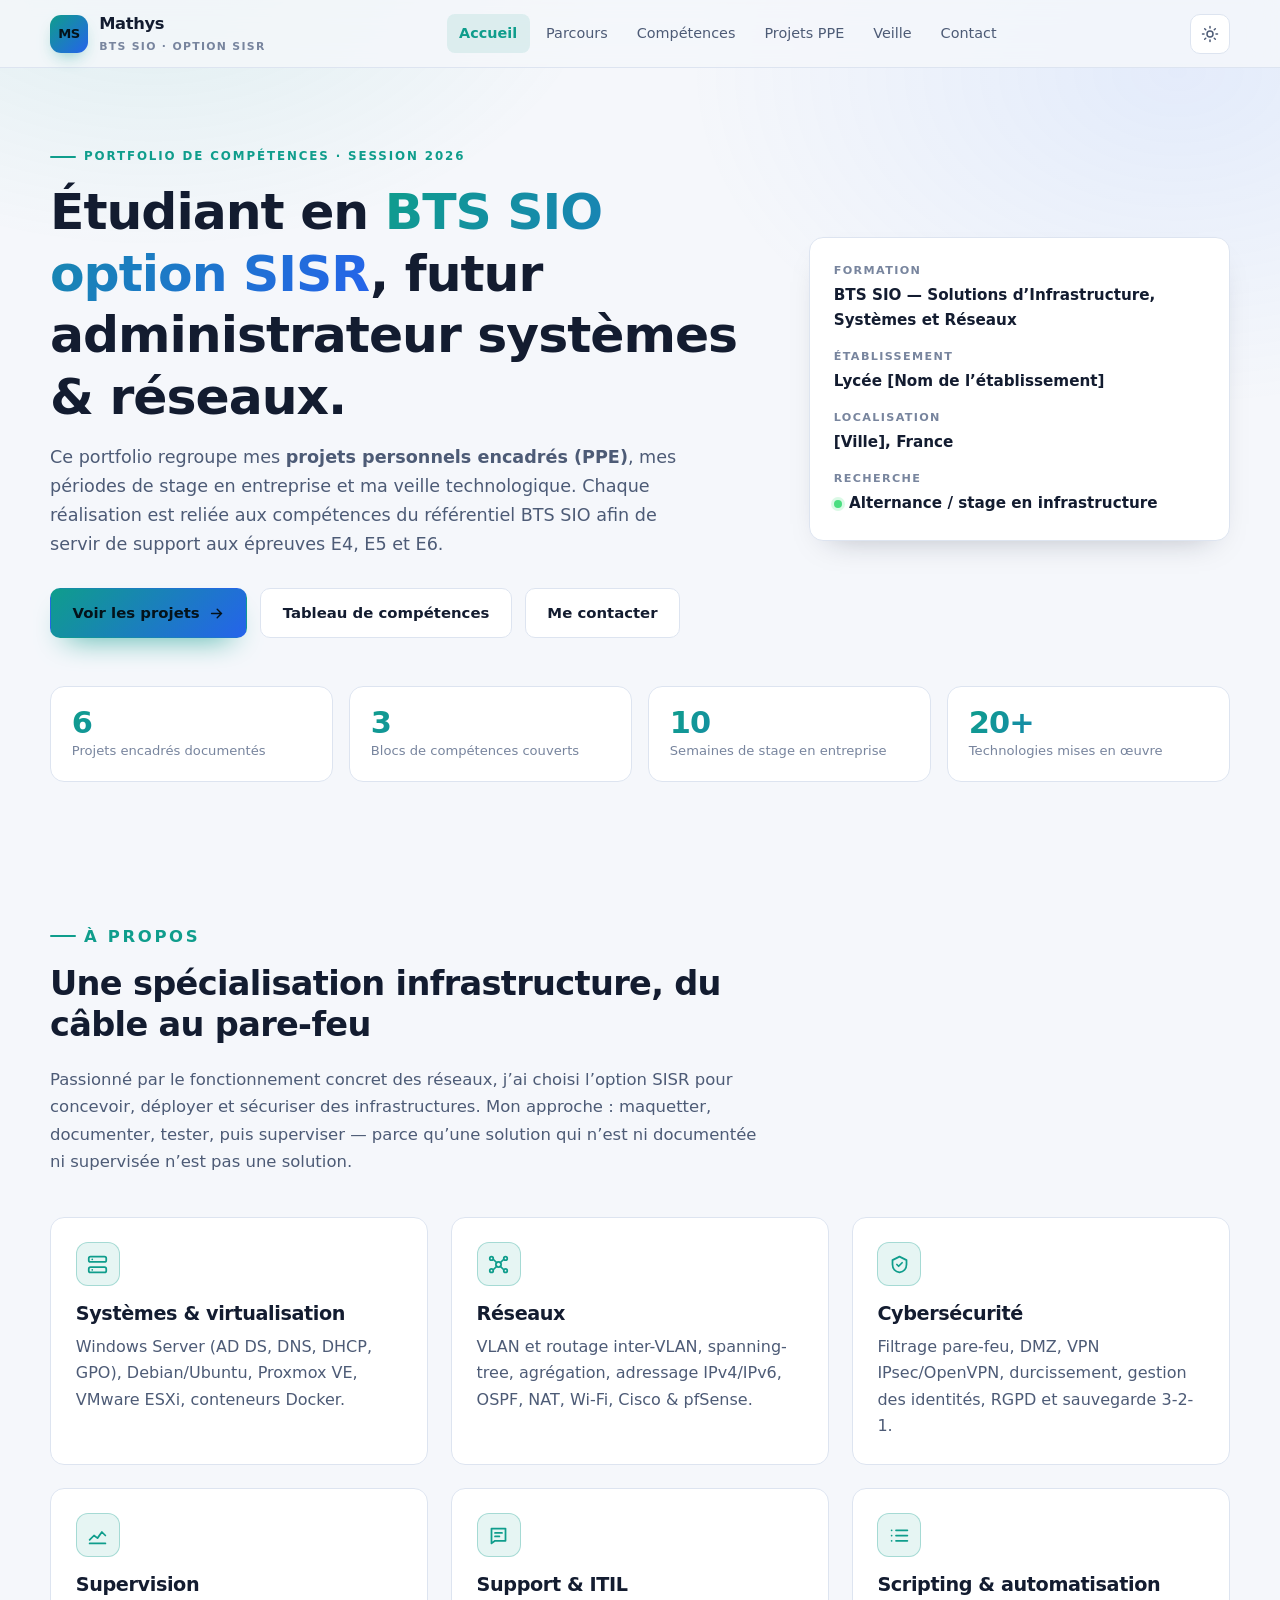
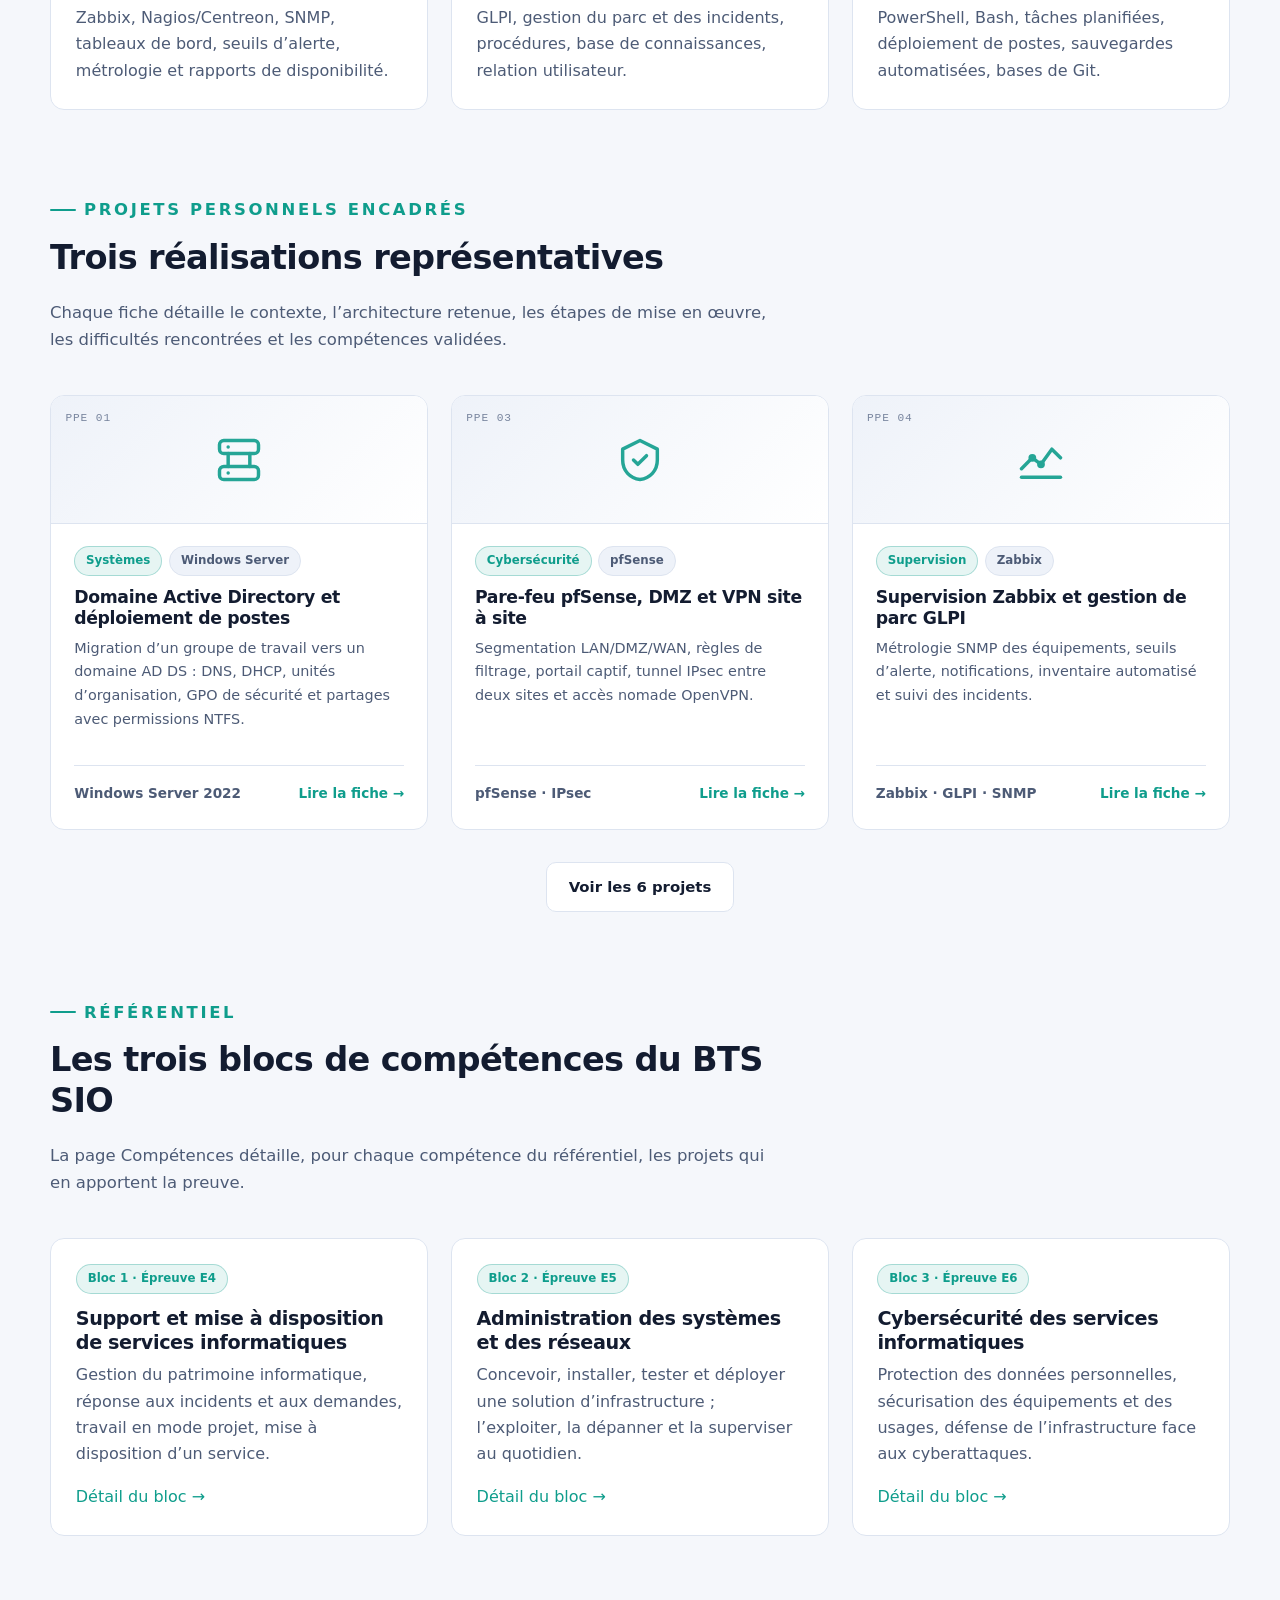
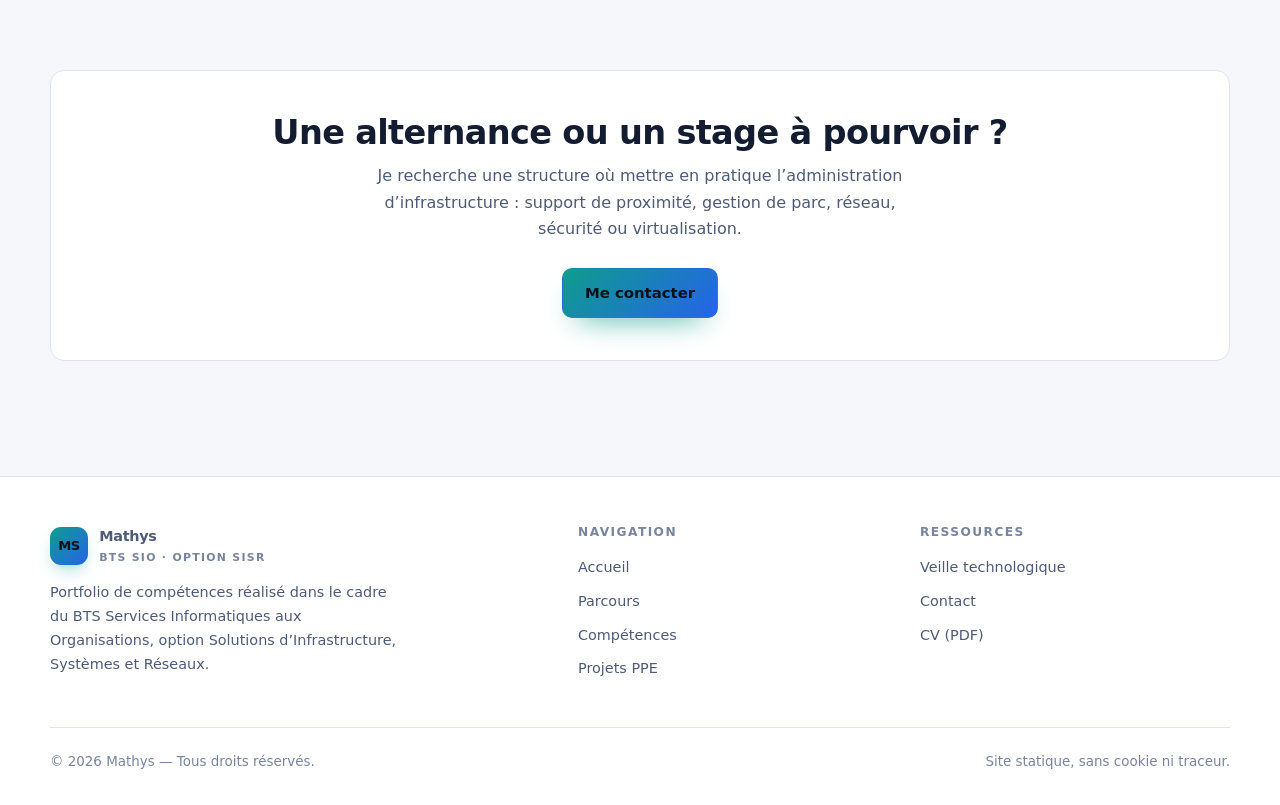
==== index.html @ f8f4aac4 "feat: portfolio de competences BTS SIO option SISR Site statique (HTML/CSS/JS, sans dependance) : - " ====
<!DOCTYPE html>
<html lang="fr" data-theme="dark">
<head>
<meta charset="utf-8">
<meta name="viewport" content="width=device-width, initial-scale=1">
<title>Mathys — Portfolio BTS SIO SISR</title>
<meta name="description" content="Portfolio de compétences BTS SIO option SISR : projets personnels encadrés (PPE), administration systèmes et réseaux, cybersécurité, stages et veille technologique.">
<meta name="author" content="Mathys">
<meta property="og:title" content="Mathys — Portfolio BTS SIO SISR">
<meta property="og:description" content="Portfolio de compétences BTS SIO option SISR : PPE, stages, veille technologique.">
<meta property="og:type" content="website">
<link rel="stylesheet" href="assets/css/style.css">
<link rel="icon" href="data:image/svg+xml,<svg xmlns='http://www.w3.org/2000/svg' viewBox='0 0 100 100'><rect width='100' height='100' rx='22' fill='%2338d9c4'/><text x='50' y='68' font-size='52' font-family='sans-serif' font-weight='bold' text-anchor='middle' fill='%23061018'>M</text></svg>">
<script>
  // Applique le thème avant le rendu pour éviter tout clignotement.
  (function () {
    try {
      var t = localStorage.getItem('portfolio-theme');
      if (t) document.documentElement.setAttribute('data-theme', t);
    } catch (e) {}
  })();
</script>
</head>
<body>

<header class="site-header">
  <nav class="container nav" aria-label="Navigation principale">
    <a class="brand" href="index.html">
      <span class="brand__mark" aria-hidden="true">MS</span>
      <span>Mathys<span class="brand__sub">BTS SIO · Option SISR</span></span>
    </a>

    <ul class="nav__links" id="nav-links">
      <li><a href="index.html">Accueil</a></li>
      <li><a href="parcours.html">Parcours</a></li>
      <li><a href="competences.html">Compétences</a></li>
      <li><a href="projets.html">Projets PPE</a></li>
      <li><a href="veille.html">Veille</a></li>
      <li><a href="contact.html">Contact</a></li>
    </ul>

    <div class="nav__actions">
      <button class="icon-btn" id="theme-toggle" type="button" aria-label="Changer de thème" title="Changer de thème">
        <svg viewBox="0 0 24 24" fill="none" stroke="currentColor" stroke-width="2" stroke-linecap="round" aria-hidden="true"><circle cx="12" cy="12" r="4"/><path d="M12 2v2M12 20v2M4.9 4.9l1.4 1.4M17.7 17.7l1.4 1.4M2 12h2M20 12h2M4.9 19.1l1.4-1.4M17.7 6.3l1.4-1.4"/></svg>
      </button>
      <button class="icon-btn nav__burger" id="nav-burger" type="button" aria-label="Ouvrir le menu" aria-expanded="false" aria-controls="nav-links">
        <svg viewBox="0 0 24 24" fill="none" stroke="currentColor" stroke-width="2" stroke-linecap="round" aria-hidden="true"><path d="M4 7h16M4 12h16M4 17h16"/></svg>
      </button>
    </div>
  </nav>
</header>

<main>

  <!-- ================= HERO ================= -->
  <section class="hero">
    <div class="container">
      <div class="hero__grid">
        <div>
          <p class="eyebrow">Portfolio de compétences · Session 2026</p>
          <h1>Étudiant en <span class="grad">BTS SIO option SISR</span>, futur administrateur systèmes &amp; réseaux.</h1>
          <p class="hero__lead">
            Ce portfolio regroupe mes <strong>projets personnels encadrés (PPE)</strong>, mes périodes de
            stage en entreprise et ma veille technologique. Chaque réalisation est reliée aux compétences
            du référentiel BTS SIO afin de servir de support aux épreuves E4, E5 et E6.
          </p>
          <div class="hero__actions">
            <a class="btn btn--primary" href="projets.html">
              Voir les projets
              <svg viewBox="0 0 24 24" fill="none" stroke="currentColor" stroke-width="2" stroke-linecap="round" aria-hidden="true"><path d="M5 12h14M13 6l6 6-6 6"/></svg>
            </a>
            <a class="btn btn--ghost" href="competences.html">Tableau de compétences</a>
            <a class="btn btn--ghost" href="contact.html">Me contacter</a>
          </div>
        </div>

        <aside class="hero__card reveal">
          <dl>
            <div>
              <dt>Formation</dt>
              <dd>BTS SIO — Solutions d’Infrastructure, Systèmes et Réseaux</dd>
            </div>
            <div>
              <dt>Établissement</dt>
              <dd>Lycée [Nom de l’établissement]</dd>
            </div>
            <div>
              <dt>Localisation</dt>
              <dd>[Ville], France</dd>
            </div>
            <div>
              <dt>Recherche</dt>
              <dd><span class="status-dot" aria-hidden="true"></span>Alternance / stage en infrastructure</dd>
            </div>
          </dl>
        </aside>
      </div>

      <div class="stats">
        <div class="stat reveal"><div class="stat__num">6</div><div class="stat__label">Projets encadrés documentés</div></div>
        <div class="stat reveal"><div class="stat__num">3</div><div class="stat__label">Blocs de compétences couverts</div></div>
        <div class="stat reveal"><div class="stat__num">10</div><div class="stat__label">Semaines de stage en entreprise</div></div>
        <div class="stat reveal"><div class="stat__num">20+</div><div class="stat__label">Technologies mises en œuvre</div></div>
      </div>
    </div>
  </section>

  <!-- ================= PRÉSENTATION ================= -->
  <section class="section" id="a-propos">
    <div class="container">
      <div class="section-head reveal">
        <p class="eyebrow">À propos</p>
        <h2>Une spécialisation infrastructure, du câble au pare-feu</h2>
        <p>
          Passionné par le fonctionnement concret des réseaux, j’ai choisi l’option SISR pour concevoir,
          déployer et sécuriser des infrastructures. Mon approche : maquetter, documenter, tester, puis
          superviser — parce qu’une solution qui n’est ni documentée ni supervisée n’est pas une solution.
        </p>
      </div>

      <div class="grid grid--3">
        <article class="card card--hover reveal">
          <div class="card__icon" aria-hidden="true">
            <svg viewBox="0 0 24 24" fill="none" stroke="currentColor" stroke-width="2" stroke-linecap="round" stroke-linejoin="round"><rect x="2" y="3" width="20" height="6" rx="2"/><rect x="2" y="15" width="20" height="6" rx="2"/><path d="M6 6h.01M6 18h.01"/></svg>
          </div>
          <h3>Systèmes &amp; virtualisation</h3>
          <p>Windows Server (AD DS, DNS, DHCP, GPO), Debian/Ubuntu, Proxmox VE, VMware ESXi, conteneurs Docker.</p>
        </article>

        <article class="card card--hover reveal">
          <div class="card__icon" aria-hidden="true">
            <svg viewBox="0 0 24 24" fill="none" stroke="currentColor" stroke-width="2" stroke-linecap="round" stroke-linejoin="round"><circle cx="12" cy="12" r="3"/><circle cx="4" cy="5" r="2"/><circle cx="20" cy="5" r="2"/><circle cx="4" cy="19" r="2"/><circle cx="20" cy="19" r="2"/><path d="M6 6l4 4M18 6l-4 4M6 18l4-4M18 18l-4-4"/></svg>
          </div>
          <h3>Réseaux</h3>
          <p>VLAN et routage inter-VLAN, spanning-tree, agrégation, adressage IPv4/IPv6, OSPF, NAT, Wi-Fi, Cisco &amp; pfSense.</p>
        </article>

        <article class="card card--hover reveal">
          <div class="card__icon" aria-hidden="true">
            <svg viewBox="0 0 24 24" fill="none" stroke="currentColor" stroke-width="2" stroke-linecap="round" stroke-linejoin="round"><path d="M12 3l8 4v5c0 5-3.4 8.4-8 9-4.6-.6-8-4-8-9V7z"/><path d="M9 12l2 2 4-4"/></svg>
          </div>
          <h3>Cybersécurité</h3>
          <p>Filtrage pare-feu, DMZ, VPN IPsec/OpenVPN, durcissement, gestion des identités, RGPD et sauvegarde 3-2-1.</p>
        </article>

        <article class="card card--hover reveal">
          <div class="card__icon" aria-hidden="true">
            <svg viewBox="0 0 24 24" fill="none" stroke="currentColor" stroke-width="2" stroke-linecap="round" stroke-linejoin="round"><path d="M3 17l5-5 4 3 5-7 4 4"/><path d="M3 21h18"/></svg>
          </div>
          <h3>Supervision</h3>
          <p>Zabbix, Nagios/Centreon, SNMP, tableaux de bord, seuils d’alerte, métrologie et rapports de disponibilité.</p>
        </article>

        <article class="card card--hover reveal">
          <div class="card__icon" aria-hidden="true">
            <svg viewBox="0 0 24 24" fill="none" stroke="currentColor" stroke-width="2" stroke-linecap="round" stroke-linejoin="round"><path d="M4 4h16v14H8l-4 3z"/><path d="M8 9h8M8 13h5"/></svg>
          </div>
          <h3>Support &amp; ITIL</h3>
          <p>GLPI, gestion du parc et des incidents, procédures, base de connaissances, relation utilisateur.</p>
        </article>

        <article class="card card--hover reveal">
          <div class="card__icon" aria-hidden="true">
            <svg viewBox="0 0 24 24" fill="none" stroke="currentColor" stroke-width="2" stroke-linecap="round" stroke-linejoin="round"><path d="M8 6h13M8 12h13M8 18h13M3 6h.01M3 12h.01M3 18h.01"/></svg>
          </div>
          <h3>Scripting &amp; automatisation</h3>
          <p>PowerShell, Bash, tâches planifiées, déploiement de postes, sauvegardes automatisées, bases de Git.</p>
        </article>
      </div>
    </div>
  </section>

  <!-- ================= PROJETS À LA UNE ================= -->
  <section class="section" style="padding-top:0">
    <div class="container">
      <div class="section-head reveal">
        <p class="eyebrow">Projets personnels encadrés</p>
        <h2>Trois réalisations représentatives</h2>
        <p>Chaque fiche détaille le contexte, l’architecture retenue, les étapes de mise en œuvre, les difficultés rencontrées et les compétences validées.</p>
      </div>

      <div class="grid grid--3">
        <article class="project reveal">
          <div class="project__cover">
            <span class="project__ref">PPE 01</span>
            <svg viewBox="0 0 24 24" fill="none" stroke="currentColor" stroke-width="1.6" stroke-linecap="round" stroke-linejoin="round" aria-hidden="true"><rect x="3" y="3" width="18" height="6" rx="2"/><rect x="3" y="15" width="18" height="6" rx="2"/><path d="M7 9v6M17 9v6M7 6h.01M7 18h.01"/></svg>
          </div>
          <div class="project__body">
            <div class="tags" style="margin-bottom:.7rem">
              <span class="badge badge--accent">Systèmes</span>
              <span class="badge">Windows Server</span>
            </div>
            <h3><a href="projet-active-directory.html">Domaine Active Directory et déploiement de postes</a></h3>
            <p class="project__desc">Migration d’un groupe de travail vers un domaine AD DS : DNS, DHCP, unités d’organisation, GPO de sécurité et partages avec permissions NTFS.</p>
            <div class="project__foot">
              <span class="text-muted">Windows Server 2022</span>
              <a href="projet-active-directory.html">Lire la fiche →</a>
            </div>
          </div>
        </article>

        <article class="project reveal">
          <div class="project__cover">
            <span class="project__ref">PPE 03</span>
            <svg viewBox="0 0 24 24" fill="none" stroke="currentColor" stroke-width="1.6" stroke-linecap="round" stroke-linejoin="round" aria-hidden="true"><path d="M12 3l8 4v5c0 5-3.4 8.4-8 9-4.6-.6-8-4-8-9V7z"/><path d="M9 12l2 2 4-4"/></svg>
          </div>
          <div class="project__body">
            <div class="tags" style="margin-bottom:.7rem">
              <span class="badge badge--accent">Cybersécurité</span>
              <span class="badge">pfSense</span>
            </div>
            <h3><a href="projet-pfsense-vpn.html">Pare-feu pfSense, DMZ et VPN site à site</a></h3>
            <p class="project__desc">Segmentation LAN/DMZ/WAN, règles de filtrage, portail captif, tunnel IPsec entre deux sites et accès nomade OpenVPN.</p>
            <div class="project__foot">
              <span class="text-muted">pfSense · IPsec</span>
              <a href="projet-pfsense-vpn.html">Lire la fiche →</a>
            </div>
          </div>
        </article>

        <article class="project reveal">
          <div class="project__cover">
            <span class="project__ref">PPE 04</span>
            <svg viewBox="0 0 24 24" fill="none" stroke="currentColor" stroke-width="1.6" stroke-linecap="round" stroke-linejoin="round" aria-hidden="true"><path d="M3 16l5-5 4 3 5-7 4 4"/><path d="M3 20h18"/><circle cx="8" cy="11" r="1"/><circle cx="12" cy="14" r="1"/></svg>
          </div>
          <div class="project__body">
            <div class="tags" style="margin-bottom:.7rem">
              <span class="badge badge--accent">Supervision</span>
              <span class="badge">Zabbix</span>
            </div>
            <h3><a href="projet-supervision.html">Supervision Zabbix et gestion de parc GLPI</a></h3>
            <p class="project__desc">Métrologie SNMP des équipements, seuils d’alerte, notifications, inventaire automatisé et suivi des incidents.</p>
            <div class="project__foot">
              <span class="text-muted">Zabbix · GLPI · SNMP</span>
              <a href="projet-supervision.html">Lire la fiche →</a>
            </div>
          </div>
        </article>
      </div>

      <div class="center mt-2">
        <a class="btn btn--ghost" href="projets.html">Voir les 6 projets</a>
      </div>
    </div>
  </section>

  <!-- ================= APERÇU COMPÉTENCES ================= -->
  <section class="section" style="padding-top:0">
    <div class="container">
      <div class="section-head reveal">
        <p class="eyebrow">Référentiel</p>
        <h2>Les trois blocs de compétences du BTS SIO</h2>
        <p>La page Compétences détaille, pour chaque compétence du référentiel, les projets qui en apportent la preuve.</p>
      </div>

      <div class="grid grid--3">
        <article class="card card--hover reveal">
          <span class="badge badge--accent">Bloc 1 · Épreuve E4</span>
          <h3 style="margin-top:.8rem">Support et mise à disposition de services informatiques</h3>
          <p>Gestion du patrimoine informatique, réponse aux incidents et aux demandes, travail en mode projet, mise à disposition d’un service.</p>
          <p><a href="competences.html#bloc1">Détail du bloc →</a></p>
        </article>

        <article class="card card--hover reveal">
          <span class="badge badge--accent">Bloc 2 · Épreuve E5</span>
          <h3 style="margin-top:.8rem">Administration des systèmes et des réseaux</h3>
          <p>Concevoir, installer, tester et déployer une solution d’infrastructure ; l’exploiter, la dépanner et la superviser au quotidien.</p>
          <p><a href="competences.html#bloc2">Détail du bloc →</a></p>
        </article>

        <article class="card card--hover reveal">
          <span class="badge badge--accent">Bloc 3 · Épreuve E6</span>
          <h3 style="margin-top:.8rem">Cybersécurité des services informatiques</h3>
          <p>Protection des données personnelles, sécurisation des équipements et des usages, défense de l’infrastructure face aux cyberattaques.</p>
          <p><a href="competences.html#bloc3">Détail du bloc →</a></p>
        </article>
      </div>
    </div>
  </section>

  <!-- ================= CTA ================= -->
  <section class="section--tight">
    <div class="container">
      <div class="card reveal" style="text-align:center;padding:2.6rem 1.6rem">
        <h2 style="margin-bottom:.6rem">Une alternance ou un stage à pourvoir&nbsp;?</h2>
        <p style="max-width:56ch;margin:0 auto 1.6rem">
          Je recherche une structure où mettre en pratique l’administration d’infrastructure : support de proximité,
          gestion de parc, réseau, sécurité ou virtualisation.
        </p>
        <a class="btn btn--primary" href="contact.html">Me contacter</a>
      </div>
    </div>
  </section>

</main>

<footer class="site-footer">
  <div class="container">
    <div class="footer-grid">
      <div>
        <a class="brand" href="index.html" style="margin-bottom:.9rem">
          <span class="brand__mark" aria-hidden="true">MS</span>
          <span>Mathys<span class="brand__sub">BTS SIO · Option SISR</span></span>
        </a>
        <p style="max-width:38ch;font-size:.9rem">
          Portfolio de compétences réalisé dans le cadre du BTS Services Informatiques aux Organisations,
          option Solutions d’Infrastructure, Systèmes et Réseaux.
        </p>
      </div>
      <div>
        <h4>Navigation</h4>
        <ul>
          <li><a href="index.html">Accueil</a></li>
          <li><a href="parcours.html">Parcours</a></li>
          <li><a href="competences.html">Compétences</a></li>
          <li><a href="projets.html">Projets PPE</a></li>
        </ul>
      </div>
      <div>
        <h4>Ressources</h4>
        <ul>
          <li><a href="veille.html">Veille technologique</a></li>
          <li><a href="contact.html">Contact</a></li>
          <li><a href="assets/docs/cv.pdf">CV (PDF)</a></li>
        </ul>
      </div>
    </div>
    <div class="footer-bottom">
      <span>© <span data-year>2026</span> Mathys — Tous droits réservés.</span>
      <span>Site statique, sans cookie ni traceur.</span>
    </div>
  </div>
</footer>

<button class="icon-btn" id="to-top" type="button" aria-label="Revenir en haut de page">
  <svg viewBox="0 0 24 24" fill="none" stroke="currentColor" stroke-width="2" stroke-linecap="round" aria-hidden="true"><path d="M12 19V5M6 11l6-6 6 6"/></svg>
</button>

<script src="assets/js/main.js"></script>
</body>
</html>
---- assets/css/style.css ----
/* ==========================================================================
   Portfolio BTS SIO SISR - Feuille de style principale
   ========================================================================== */

/* --------------------------------------------------------------------------
   1. Variables et themes
   -------------------------------------------------------------------------- */
:root {
  /* Couleurs - theme sombre (par defaut) */
  --bg:            #0a1020;
  --bg-soft:       #0f1729;
  --surface:       #131d33;
  --surface-2:     #18243f;
  --border:        #24314f;
  --text:          #e8edf7;
  --text-muted:    #9aa8c4;
  --text-dim:      #6c7c9c;

  --accent:        #38d9c4;
  --accent-2:      #4d8cff;
  --accent-soft:   rgba(56, 217, 196, .12);
  --accent-border: rgba(56, 217, 196, .35);

  --warn:          #ffb347;
  --danger:        #ff6b6b;
  --ok:            #4ade80;

  /* Typographie */
  --font-sans: "Inter", "Segoe UI", system-ui, -apple-system, sans-serif;
  --font-mono: "JetBrains Mono", "Cascadia Code", Consolas, monospace;

  /* Mesures */
  --radius:    14px;
  --radius-sm: 9px;
  --maxw:      1180px;
  --shadow:    0 18px 40px -22px rgba(0, 0, 0, .85);
  --shadow-lg: 0 30px 70px -30px rgba(0, 0, 0, .9);
  --nav-h:     68px;
}

[data-theme="light"] {
  --bg:            #f5f7fb;
  --bg-soft:       #ffffff;
  --surface:       #ffffff;
  --surface-2:     #eef2f9;
  --border:        #dde4f0;
  --text:          #131c30;
  --text-muted:    #4d5b76;
  --text-dim:      #78859e;

  --accent:        #0f9d8c;
  --accent-2:      #2563eb;
  --accent-soft:   rgba(15, 157, 140, .1);
  --accent-border: rgba(15, 157, 140, .3);

  --shadow:    0 14px 32px -20px rgba(19, 28, 48, .35);
  --shadow-lg: 0 26px 60px -30px rgba(19, 28, 48, .4);
}

/* --------------------------------------------------------------------------
   2. Base
   -------------------------------------------------------------------------- */
*, *::before, *::after { box-sizing: border-box; }

html {
  scroll-behavior: smooth;
  scroll-padding-top: calc(var(--nav-h) + 20px);
}

body {
  margin: 0;
  font-family: var(--font-sans);
  background: var(--bg);
  color: var(--text);
  line-height: 1.65;
  -webkit-font-smoothing: antialiased;
  overflow-x: hidden;
}

body::before {
  /* Halo decoratif en fond de page */
  content: "";
  position: fixed;
  inset: 0;
  pointer-events: none;
  z-index: 0;
  background:
    radial-gradient(650px 420px at 12% -5%, var(--accent-soft), transparent 70%),
    radial-gradient(700px 480px at 92% 8%, rgba(77, 140, 255, .10), transparent 70%);
}

img { max-width: 100%; display: block; }

a {
  color: var(--accent);
  text-decoration: none;
  transition: color .18s ease;
}
a:hover { color: var(--accent-2); }

h1, h2, h3, h4 {
  line-height: 1.22;
  margin: 0 0 .6em;
  font-weight: 700;
  letter-spacing: -.02em;
}
h1 { font-size: clamp(2rem, 4.6vw, 3.15rem); }
h2 { font-size: clamp(1.5rem, 2.9vw, 2.1rem); }
h3 { font-size: 1.2rem; }

p { margin: 0 0 1rem; color: var(--text-muted); }

code, kbd, pre { font-family: var(--font-mono); font-size: .88em; }

code {
  background: var(--surface-2);
  border: 1px solid var(--border);
  padding: .1em .42em;
  border-radius: 6px;
  color: var(--accent);
}

pre {
  background: var(--bg-soft);
  border: 1px solid var(--border);
  border-left: 3px solid var(--accent);
  border-radius: var(--radius-sm);
  padding: 1rem 1.15rem;
  overflow-x: auto;
  color: var(--text-muted);
  line-height: 1.6;
}
pre code { background: none; border: 0; padding: 0; color: inherit; }

:focus-visible {
  outline: 2px solid var(--accent);
  outline-offset: 3px;
  border-radius: 4px;
}

::selection { background: var(--accent); color: #06121a; }

/* --------------------------------------------------------------------------
   3. Utilitaires de mise en page
   -------------------------------------------------------------------------- */
.container {
  width: min(100% - 2.6rem, var(--maxw));
  margin-inline: auto;
  position: relative;
  z-index: 1;
}

.section { padding: 5.2rem 0; }
.section--tight { padding: 3.2rem 0; }

.section-head { margin-bottom: 2.6rem; max-width: 720px; }
.section-head p { font-size: 1.03rem; }

.eyebrow {
  display: inline-flex;
  align-items: center;
  gap: .5rem;
  font-size: .74rem;
  font-weight: 700;
  letter-spacing: .16em;
  text-transform: uppercase;
  color: var(--accent);
  margin-bottom: .9rem;
}
.eyebrow::before {
  content: "";
  width: 26px;
  height: 2px;
  background: var(--accent);
  border-radius: 2px;
}

.grid { display: grid; gap: 1.4rem; }
.grid--2 { grid-template-columns: repeat(auto-fit, minmax(310px, 1fr)); }
.grid--3 { grid-template-columns: repeat(auto-fit, minmax(280px, 1fr)); }
.grid--4 { grid-template-columns: repeat(auto-fit, minmax(215px, 1fr)); }

.text-muted { color: var(--text-muted); }
.center { text-align: center; }
.mt-2 { margin-top: 2rem; }

/* --------------------------------------------------------------------------
   4. En-tete / navigation
   -------------------------------------------------------------------------- */
.site-header {
  position: sticky;
  top: 0;
  z-index: 60;
  height: var(--nav-h);
  display: flex;
  align-items: center;
  background: color-mix(in srgb, var(--bg) 82%, transparent);
  backdrop-filter: blur(14px);
  border-bottom: 1px solid var(--border);
}

.nav {
  display: flex;
  align-items: center;
  justify-content: space-between;
  gap: 1rem;
}

.brand {
  display: flex;
  align-items: center;
  gap: .7rem;
  font-weight: 800;
  color: var(--text);
  letter-spacing: -.02em;
  font-size: 1.02rem;
}
.brand:hover { color: var(--text); }

.brand__mark {
  width: 38px;
  height: 38px;
  display: grid;
  place-items: center;
  border-radius: 11px;
  background: linear-gradient(135deg, var(--accent), var(--accent-2));
  color: #04121a;
  font-weight: 900;
  font-size: .82rem;
  letter-spacing: -.04em;
  box-shadow: 0 8px 20px -10px var(--accent);
}
.brand__sub {
  display: block;
  font-size: .68rem;
  font-weight: 600;
  letter-spacing: .12em;
  text-transform: uppercase;
  color: var(--text-dim);
}

.nav__links {
  display: flex;
  align-items: center;
  gap: .25rem;
  list-style: none;
  margin: 0;
  padding: 0;
}

.nav__links a {
  display: block;
  padding: .5rem .78rem;
  border-radius: 8px;
  font-size: .9rem;
  font-weight: 500;
  color: var(--text-muted);
}
.nav__links a:hover { color: var(--text); background: var(--surface-2); }
.nav__links a.is-active {
  color: var(--accent);
  background: var(--accent-soft);
  font-weight: 600;
}

.nav__actions { display: flex; align-items: center; gap: .55rem; }

.icon-btn {
  width: 40px;
  height: 40px;
  display: grid;
  place-items: center;
  border-radius: 10px;
  border: 1px solid var(--border);
  background: var(--surface);
  color: var(--text-muted);
  cursor: pointer;
  transition: .18s ease;
}
.icon-btn:hover { color: var(--accent); border-color: var(--accent-border); }
.icon-btn svg { width: 18px; height: 18px; }

.nav__burger { display: none; }

@media (max-width: 940px) {
  .nav__burger { display: grid; }
  .nav__links {
    position: fixed;
    inset: var(--nav-h) 0 auto 0;
    flex-direction: column;
    align-items: stretch;
    gap: .2rem;
    padding: 1rem 1.3rem 1.6rem;
    background: var(--bg-soft);
    border-bottom: 1px solid var(--border);
    box-shadow: var(--shadow-lg);
    transform: translateY(-130%);
    transition: transform .3s cubic-bezier(.4, 0, .2, 1);
  }
  .nav__links.is-open { transform: translateY(0); }
  .nav__links a { padding: .8rem .9rem; font-size: 1rem; }
}

/* --------------------------------------------------------------------------
   5. Boutons et badges
   -------------------------------------------------------------------------- */
.btn {
  display: inline-flex;
  align-items: center;
  gap: .5rem;
  padding: .74rem 1.35rem;
  border-radius: 10px;
  border: 1px solid transparent;
  font-size: .93rem;
  font-weight: 600;
  cursor: pointer;
  transition: .2s ease;
  white-space: nowrap;
}
.btn svg { width: 17px; height: 17px; }

.btn--primary {
  background: linear-gradient(135deg, var(--accent), var(--accent-2));
  color: #04121a;
  box-shadow: 0 14px 30px -16px var(--accent);
}
.btn--primary:hover {
  color: #04121a;
  transform: translateY(-2px);
  box-shadow: 0 20px 38px -16px var(--accent);
}

.btn--ghost {
  background: var(--surface);
  border-color: var(--border);
  color: var(--text);
}
.btn--ghost:hover { color: var(--accent); border-color: var(--accent-border); }

.badge {
  display: inline-block;
  padding: .28rem .68rem;
  border-radius: 999px;
  font-size: .74rem;
  font-weight: 600;
  background: var(--surface-2);
  border: 1px solid var(--border);
  color: var(--text-muted);
  white-space: nowrap;
}
.badge--accent {
  background: var(--accent-soft);
  border-color: var(--accent-border);
  color: var(--accent);
}
.badge--ok     { color: var(--ok);     border-color: rgba(74, 222, 128, .35); background: rgba(74, 222, 128, .1); }
.badge--warn   { color: var(--warn);   border-color: rgba(255, 179, 71, .35); background: rgba(255, 179, 71, .1); }
.badge--danger { color: var(--danger); border-color: rgba(255, 107, 107, .35); background: rgba(255, 107, 107, .1); }

.tags { display: flex; flex-wrap: wrap; gap: .42rem; }

/* --------------------------------------------------------------------------
   6. Cartes
   -------------------------------------------------------------------------- */
.card {
  background: var(--surface);
  border: 1px solid var(--border);
  border-radius: var(--radius);
  padding: 1.55rem;
  transition: .25s ease;
  position: relative;
}
.card--hover:hover {
  transform: translateY(-4px);
  border-color: var(--accent-border);
  box-shadow: var(--shadow);
}
.card h3 { margin-bottom: .5rem; }
.card p:last-child { margin-bottom: 0; }

.card__icon {
  width: 44px;
  height: 44px;
  display: grid;
  place-items: center;
  border-radius: 12px;
  background: var(--accent-soft);
  border: 1px solid var(--accent-border);
  color: var(--accent);
  margin-bottom: 1rem;
}
.card__icon svg { width: 21px; height: 21px; }

/* --------------------------------------------------------------------------
   7. Hero
   -------------------------------------------------------------------------- */
.hero { padding: 4.5rem 0 3.4rem; }

.hero__grid {
  display: grid;
  grid-template-columns: 1.35fr .8fr;
  gap: 3rem;
  align-items: center;
}
@media (max-width: 900px) {
  .hero__grid { grid-template-columns: 1fr; gap: 2.2rem; }
}

.hero h1 { margin-bottom: 1rem; }
.hero h1 .grad {
  background: linear-gradient(120deg, var(--accent), var(--accent-2));
  -webkit-background-clip: text;
  background-clip: text;
  color: transparent;
}
.hero__lead { font-size: 1.1rem; max-width: 56ch; }

.hero__actions { display: flex; flex-wrap: wrap; gap: .8rem; margin-top: 1.8rem; }

.hero__card {
  background: var(--surface);
  border: 1px solid var(--border);
  border-radius: var(--radius);
  padding: 1.5rem;
  box-shadow: var(--shadow);
}
.hero__card dl { margin: 0; display: grid; gap: .95rem; }
.hero__card dt {
  font-size: .7rem;
  text-transform: uppercase;
  letter-spacing: .12em;
  color: var(--text-dim);
  font-weight: 700;
}
.hero__card dd { margin: .15rem 0 0; font-weight: 600; font-size: .95rem; }

.status-dot {
  display: inline-block;
  width: 8px; height: 8px;
  border-radius: 50%;
  background: var(--ok);
  margin-right: .45rem;
  box-shadow: 0 0 0 3px rgba(74, 222, 128, .2);
}

/* Statistiques */
.stats {
  display: grid;
  grid-template-columns: repeat(auto-fit, minmax(150px, 1fr));
  gap: 1rem;
  margin-top: 3rem;
}
.stat {
  background: var(--surface);
  border: 1px solid var(--border);
  border-radius: var(--radius);
  padding: 1.2rem 1.3rem;
}
.stat__num {
  font-size: 1.9rem;
  font-weight: 800;
  letter-spacing: -.03em;
  background: linear-gradient(120deg, var(--accent), var(--accent-2));
  -webkit-background-clip: text;
  background-clip: text;
  color: transparent;
  line-height: 1.1;
}
.stat__label { font-size: .82rem; color: var(--text-dim); font-weight: 500; }

/* --------------------------------------------------------------------------
   8. Timeline (parcours)
   -------------------------------------------------------------------------- */
.timeline { position: relative; padding-left: 2.1rem; }
.timeline::before {
  content: "";
  position: absolute;
  left: 7px; top: 6px; bottom: 6px;
  width: 2px;
  background: linear-gradient(180deg, var(--accent), var(--accent-2), transparent);
  border-radius: 2px;
}
.timeline__item { position: relative; padding-bottom: 2.2rem; }
.timeline__item::before {
  content: "";
  position: absolute;
  left: -2.1rem;
  top: 6px;
  width: 16px; height: 16px;
  border-radius: 50%;
  background: var(--bg);
  border: 3px solid var(--accent);
}
.timeline__date {
  font-size: .76rem;
  font-weight: 700;
  letter-spacing: .1em;
  text-transform: uppercase;
  color: var(--accent);
  margin-bottom: .35rem;
}
.timeline__item h3 { margin-bottom: .25rem; }
.timeline__place { font-size: .9rem; color: var(--text-dim); margin-bottom: .6rem; }

/* --------------------------------------------------------------------------
   9. Competences
   -------------------------------------------------------------------------- */
.bloc {
  border: 1px solid var(--border);
  border-radius: var(--radius);
  background: var(--surface);
  overflow: hidden;
  margin-bottom: 1.5rem;
}
.bloc__head {
  padding: 1.3rem 1.55rem;
  background: var(--surface-2);
  border-bottom: 1px solid var(--border);
  display: flex;
  flex-wrap: wrap;
  align-items: center;
  gap: .8rem;
}
.bloc__num {
  width: 40px; height: 40px;
  flex: none;
  display: grid;
  place-items: center;
  border-radius: 10px;
  background: linear-gradient(135deg, var(--accent), var(--accent-2));
  color: #04121a;
  font-weight: 800;
}
.bloc__head h3 { margin: 0; flex: 1 1 260px; font-size: 1.06rem; }
.bloc__body { padding: 1.35rem 1.55rem; }

.skill { padding: .95rem 0; border-bottom: 1px dashed var(--border); }
.skill:last-child { border-bottom: 0; padding-bottom: 0; }
.skill:first-child { padding-top: 0; }
.skill__top {
  display: flex;
  flex-wrap: wrap;
  align-items: baseline;
  justify-content: space-between;
  gap: .6rem;
  margin-bottom: .45rem;
}
.skill__name { font-weight: 600; font-size: .96rem; color: var(--text); }
.skill__level { font-size: .76rem; color: var(--text-dim); font-weight: 600; }
.skill__bar {
  height: 6px;
  border-radius: 999px;
  background: var(--surface-2);
  overflow: hidden;
  border: 1px solid var(--border);
}
.skill__fill {
  height: 100%;
  border-radius: 999px;
  background: linear-gradient(90deg, var(--accent), var(--accent-2));
  width: 0;
  transition: width 1.1s cubic-bezier(.22, 1, .36, 1);
}
.skill__proof { font-size: .84rem; color: var(--text-dim); margin: .5rem 0 0; }
.skill__proof a { font-weight: 600; }

/* Tableau */
.table-wrap {
  overflow-x: auto;
  border: 1px solid var(--border);
  border-radius: var(--radius);
  background: var(--surface);
}
table { border-collapse: collapse; width: 100%; min-width: 640px; font-size: .9rem; }
thead th {
  background: var(--surface-2);
  text-align: left;
  padding: .85rem 1rem;
  font-size: .76rem;
  letter-spacing: .09em;
  text-transform: uppercase;
  color: var(--text-dim);
  border-bottom: 1px solid var(--border);
  white-space: nowrap;
}
tbody td {
  padding: .85rem 1rem;
  border-bottom: 1px solid var(--border);
  color: var(--text-muted);
  vertical-align: top;
}
tbody tr:last-child td { border-bottom: 0; }
tbody tr:hover td { background: var(--surface-2); }
tbody td strong { color: var(--text); font-weight: 600; }

/* --------------------------------------------------------------------------
   10. Projets
   -------------------------------------------------------------------------- */
.filters {
  display: flex;
  flex-wrap: wrap;
  gap: .5rem;
  margin-bottom: 2rem;
}
.filter {
  padding: .5rem 1rem;
  border-radius: 999px;
  border: 1px solid var(--border);
  background: var(--surface);
  color: var(--text-muted);
  font-size: .86rem;
  font-weight: 600;
  cursor: pointer;
  transition: .18s ease;
}
.filter:hover { color: var(--text); border-color: var(--accent-border); }
.filter.is-active {
  background: var(--accent-soft);
  border-color: var(--accent-border);
  color: var(--accent);
}

.project {
  display: flex;
  flex-direction: column;
  background: var(--surface);
  border: 1px solid var(--border);
  border-radius: var(--radius);
  overflow: hidden;
  transition: .25s ease;
}
.project:hover {
  transform: translateY(-5px);
  border-color: var(--accent-border);
  box-shadow: var(--shadow);
}
.project.is-hidden { display: none; }

.project__cover {
  height: 128px;
  background: linear-gradient(135deg, var(--surface-2), var(--bg-soft));
  border-bottom: 1px solid var(--border);
  display: grid;
  place-items: center;
  position: relative;
}
.project__cover svg { width: 52px; height: 52px; color: var(--accent); opacity: .9; }
.project__ref {
  position: absolute;
  top: .8rem; left: .9rem;
  font-family: var(--font-mono);
  font-size: .7rem;
  color: var(--text-dim);
  letter-spacing: .08em;
}
.project__body { padding: 1.35rem 1.45rem 1.5rem; display: flex; flex-direction: column; flex: 1; }
.project__body h3 { font-size: 1.08rem; margin-bottom: .45rem; }
.project__body h3 a { color: var(--text); }
.project__body h3 a:hover { color: var(--accent); }
.project__desc { font-size: .9rem; flex: 1; }
.project__foot {
  margin-top: 1.1rem;
  padding-top: 1rem;
  border-top: 1px solid var(--border);
  display: flex;
  align-items: center;
  justify-content: space-between;
  gap: .6rem;
  font-size: .85rem;
  font-weight: 600;
}

/* --------------------------------------------------------------------------
   11. Fiche projet
   -------------------------------------------------------------------------- */
.page-head {
  padding: 3rem 0 2.2rem;
  border-bottom: 1px solid var(--border);
  margin-bottom: 3rem;
}
.breadcrumb {
  font-size: .84rem;
  color: var(--text-dim);
  margin-bottom: 1rem;
  display: flex;
  gap: .45rem;
  flex-wrap: wrap;
}
.breadcrumb a { color: var(--text-muted); }
.breadcrumb a:hover { color: var(--accent); }

.project-layout {
  display: grid;
  grid-template-columns: minmax(0, 1fr) 300px;
  gap: 2.6rem;
  align-items: start;
}
@media (max-width: 980px) {
  .project-layout { grid-template-columns: 1fr; }
  .project-aside { position: static !important; }
}

.project-aside {
  position: sticky;
  top: calc(var(--nav-h) + 24px);
  display: grid;
  gap: 1.2rem;
}

.prose h2 {
  margin-top: 2.6rem;
  padding-top: .4rem;
  font-size: 1.42rem;
}
.prose h2:first-child { margin-top: 0; }
.prose h3 { margin-top: 1.8rem; font-size: 1.06rem; color: var(--text); }
.prose ul, .prose ol { color: var(--text-muted); padding-left: 1.25rem; margin: 0 0 1.1rem; }
.prose li { margin-bottom: .48rem; }
.prose li::marker { color: var(--accent); }
.prose strong { color: var(--text); font-weight: 600; }

.callout {
  border-left: 3px solid var(--accent);
  background: var(--accent-soft);
  border-radius: var(--radius-sm);
  padding: 1.05rem 1.25rem;
  margin: 1.5rem 0;
}
.callout p:last-child { margin-bottom: 0; }
.callout__title {
  font-weight: 700;
  color: var(--accent);
  font-size: .82rem;
  letter-spacing: .09em;
  text-transform: uppercase;
  margin-bottom: .4rem;
}
.callout--warn { border-left-color: var(--warn); background: rgba(255, 179, 71, .09); }
.callout--warn .callout__title { color: var(--warn); }

.figure {
  border: 1px solid var(--border);
  border-radius: var(--radius);
  background: var(--bg-soft);
  padding: 1.4rem;
  margin: 1.6rem 0;
  overflow-x: auto;
}
.figure figcaption {
  margin-top: .9rem;
  font-size: .82rem;
  color: var(--text-dim);
  text-align: center;
}
.figure svg { width: 100%; height: auto; min-width: 520px; }

/* Etapes numerotees */
.steps { counter-reset: step; list-style: none; padding: 0; margin: 1.4rem 0; }
.steps li {
  counter-increment: step;
  position: relative;
  padding: 0 0 1.3rem 3rem;
  border-left: 1px dashed var(--border);
  margin-left: 14px;
  color: var(--text-muted);
}
.steps li:last-child { border-left-color: transparent; padding-bottom: 0; }
.steps li::before {
  content: counter(step);
  position: absolute;
  left: -14px;
  top: -2px;
  width: 28px; height: 28px;
  display: grid;
  place-items: center;
  border-radius: 50%;
  background: var(--surface);
  border: 1px solid var(--accent-border);
  color: var(--accent);
  font-size: .8rem;
  font-weight: 700;
}
.steps li strong { display: block; color: var(--text); margin-bottom: .2rem; }

/* --------------------------------------------------------------------------
   12. Veille
   -------------------------------------------------------------------------- */
.watch-item {
  border: 1px solid var(--border);
  border-radius: var(--radius);
  background: var(--surface);
  padding: 1.35rem 1.5rem;
  margin-bottom: 1rem;
  transition: .2s ease;
}
.watch-item:hover { border-color: var(--accent-border); }
.watch-item__meta {
  display: flex;
  flex-wrap: wrap;
  gap: .6rem;
  align-items: center;
  margin-bottom: .6rem;
  font-size: .78rem;
  color: var(--text-dim);
}
.watch-item h3 { font-size: 1.02rem; margin-bottom: .45rem; }

/* --------------------------------------------------------------------------
   13. Contact
   -------------------------------------------------------------------------- */
.contact-grid {
  display: grid;
  grid-template-columns: 1fr 1.15fr;
  gap: 2.2rem;
  align-items: start;
}
@media (max-width: 880px) { .contact-grid { grid-template-columns: 1fr; } }

.contact-line {
  display: flex;
  gap: .95rem;
  align-items: flex-start;
  padding: 1rem 0;
  border-bottom: 1px solid var(--border);
}
.contact-line:last-child { border-bottom: 0; }
.contact-line__ico {
  width: 38px; height: 38px;
  flex: none;
  display: grid;
  place-items: center;
  border-radius: 10px;
  background: var(--accent-soft);
  border: 1px solid var(--accent-border);
  color: var(--accent);
}
.contact-line__ico svg { width: 17px; height: 17px; }
.contact-line span {
  display: block;
  font-size: .74rem;
  text-transform: uppercase;
  letter-spacing: .1em;
  color: var(--text-dim);
  font-weight: 700;
}

.field { margin-bottom: 1.1rem; }
.field label {
  display: block;
  font-size: .82rem;
  font-weight: 600;
  margin-bottom: .4rem;
  color: var(--text);
}
.field input, .field textarea, .field select {
  width: 100%;
  padding: .74rem .9rem;
  border-radius: var(--radius-sm);
  border: 1px solid var(--border);
  background: var(--bg-soft);
  color: var(--text);
  font-family: inherit;
  font-size: .93rem;
  transition: .18s ease;
}
.field input:focus, .field textarea:focus, .field select:focus {
  outline: none;
  border-color: var(--accent);
  box-shadow: 0 0 0 3px var(--accent-soft);
}
.field textarea { resize: vertical; min-height: 130px; }

/* --------------------------------------------------------------------------
   14. Pied de page
   -------------------------------------------------------------------------- */
.site-footer {
  border-top: 1px solid var(--border);
  background: var(--bg-soft);
  padding: 3rem 0 2rem;
  margin-top: 4rem;
}
.footer-grid {
  display: grid;
  grid-template-columns: 1.6fr 1fr 1fr;
  gap: 2rem;
  margin-bottom: 2.2rem;
}
@media (max-width: 780px) { .footer-grid { grid-template-columns: 1fr; gap: 1.6rem; } }
.footer-grid h4 {
  font-size: .76rem;
  text-transform: uppercase;
  letter-spacing: .12em;
  color: var(--text-dim);
  margin-bottom: .9rem;
}
.footer-grid ul { list-style: none; margin: 0; padding: 0; }
.footer-grid li { margin-bottom: .45rem; }
.footer-grid a { font-size: .9rem; color: var(--text-muted); }
.footer-grid a:hover { color: var(--accent); }

.footer-bottom {
  border-top: 1px solid var(--border);
  padding-top: 1.4rem;
  display: flex;
  flex-wrap: wrap;
  gap: .8rem;
  justify-content: space-between;
  font-size: .84rem;
  color: var(--text-dim);
}

/* --------------------------------------------------------------------------
   15. Animations
   -------------------------------------------------------------------------- */
.reveal {
  opacity: 0;
  transform: translateY(22px);
  transition: opacity .65s ease, transform .65s cubic-bezier(.22, 1, .36, 1);
}
.reveal.is-visible { opacity: 1; transform: none; }

#to-top {
  position: fixed;
  right: 1.4rem;
  bottom: 1.4rem;
  z-index: 50;
  opacity: 0;
  pointer-events: none;
  transform: translateY(12px);
  transition: .25s ease;
}
#to-top.is-visible { opacity: 1; pointer-events: auto; transform: none; }

@media (prefers-reduced-motion: reduce) {
  *, *::before, *::after {
    animation-duration: .01ms !important;
    transition-duration: .01ms !important;
    scroll-behavior: auto !important;
  }
  .reveal { opacity: 1; transform: none; }
}

/* --------------------------------------------------------------------------
   16. Impression
   -------------------------------------------------------------------------- */
@media print {
  .site-header, .site-footer, #to-top, .filters, .hero__actions { display: none !important; }
  body { background: #fff; color: #000; }
  body::before { display: none; }
  .card, .bloc, .table-wrap, .project { break-inside: avoid; border-color: #ccc; }
  a { color: #000; text-decoration: underline; }
}

/* Contenu réservé aux technologies d assistance */
.visually-hidden {
  position: absolute;
  width: 1px; height: 1px;
  margin: -1px; padding: 0;
  overflow: hidden;
  clip: rect(0 0 0 0);
  white-space: nowrap;
  border: 0;
}
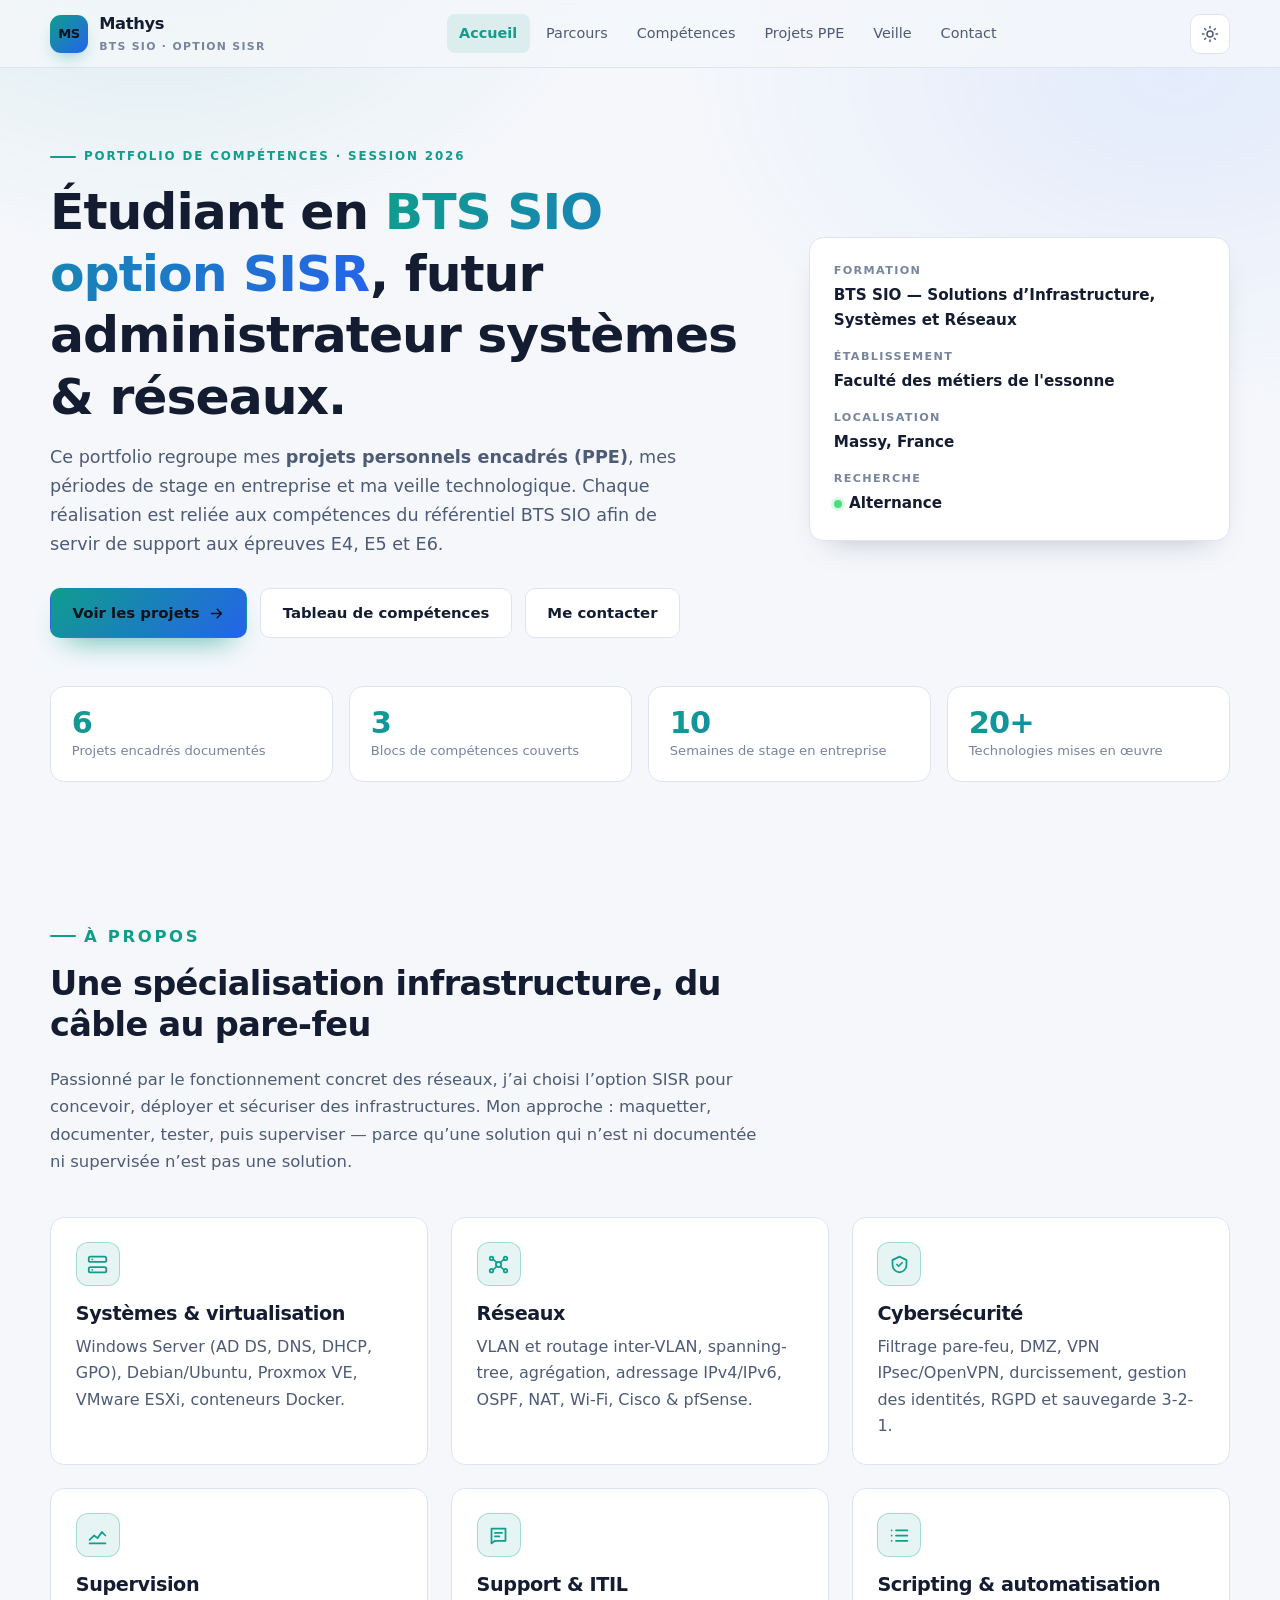
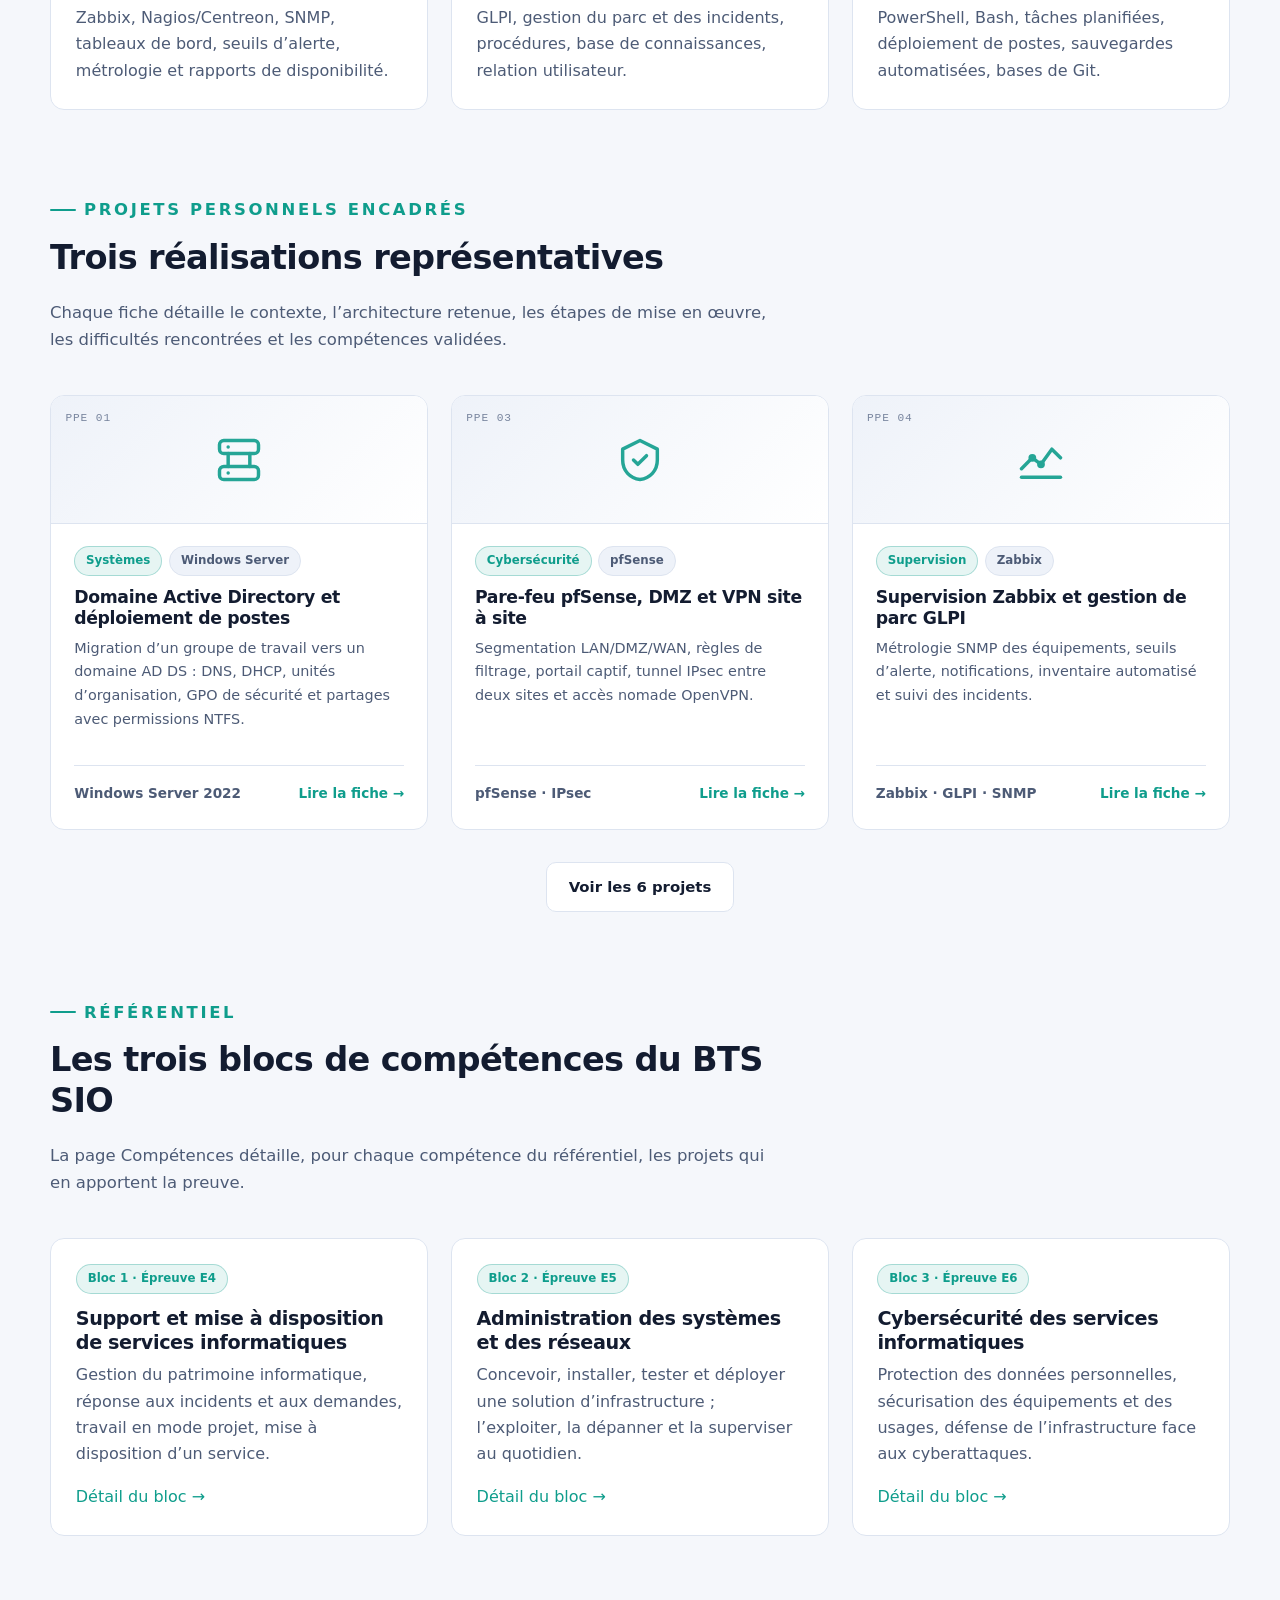
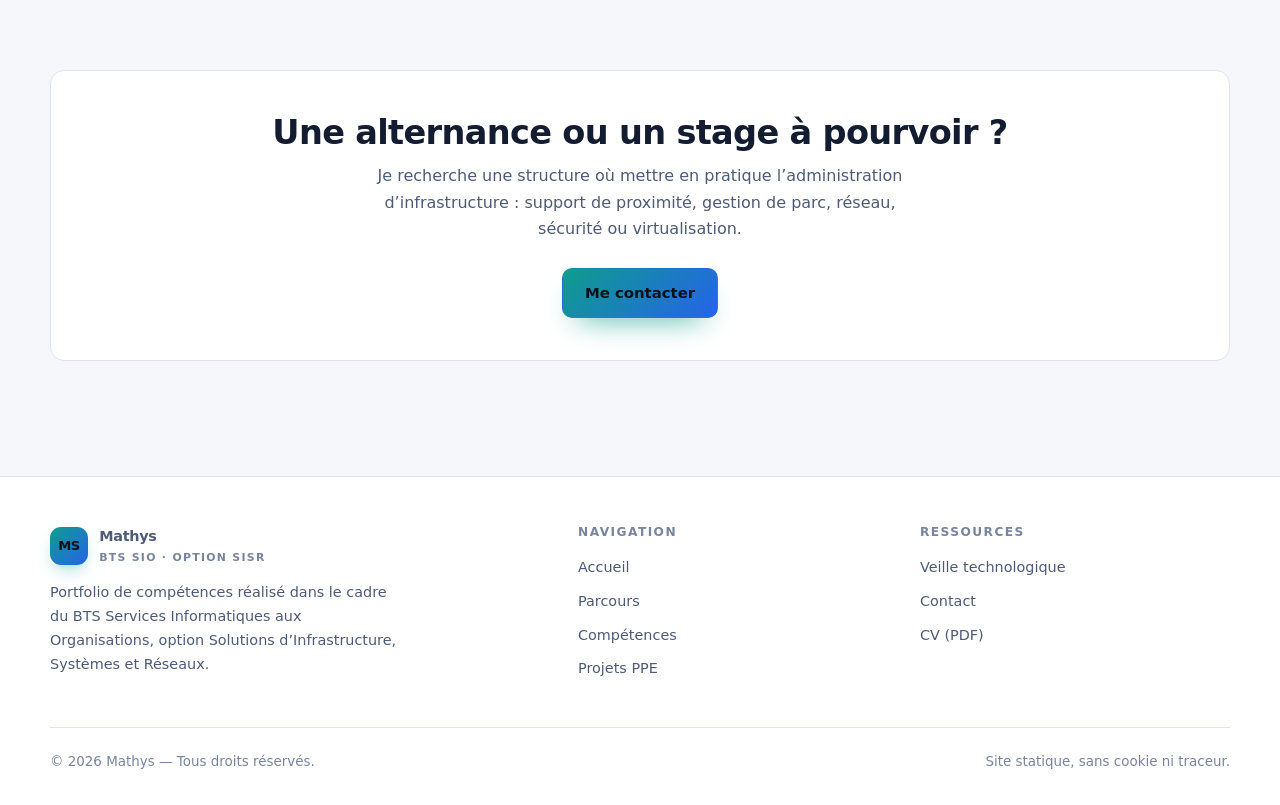
==== commit 9cfba556: "Update index.html" ====
--- a/index.html
+++ b/index.html
@@ -82,15 +82,15 @@
             </div>
             <div>
               <dt>Établissement</dt>
-              <dd>Lycée [Nom de l’établissement]</dd>
+              <dd>Faculté des métiers de l'essonne</dd>
             </div>
             <div>
               <dt>Localisation</dt>
-              <dd>[Ville], France</dd>
+              <dd>Massy, France</dd>
             </div>
             <div>
               <dt>Recherche</dt>
-              <dd><span class="status-dot" aria-hidden="true"></span>Alternance / stage en infrastructure</dd>
+              <dd><span class="status-dot" aria-hidden="true"></span>Alternance</dd>
             </div>
           </dl>
         </aside>
